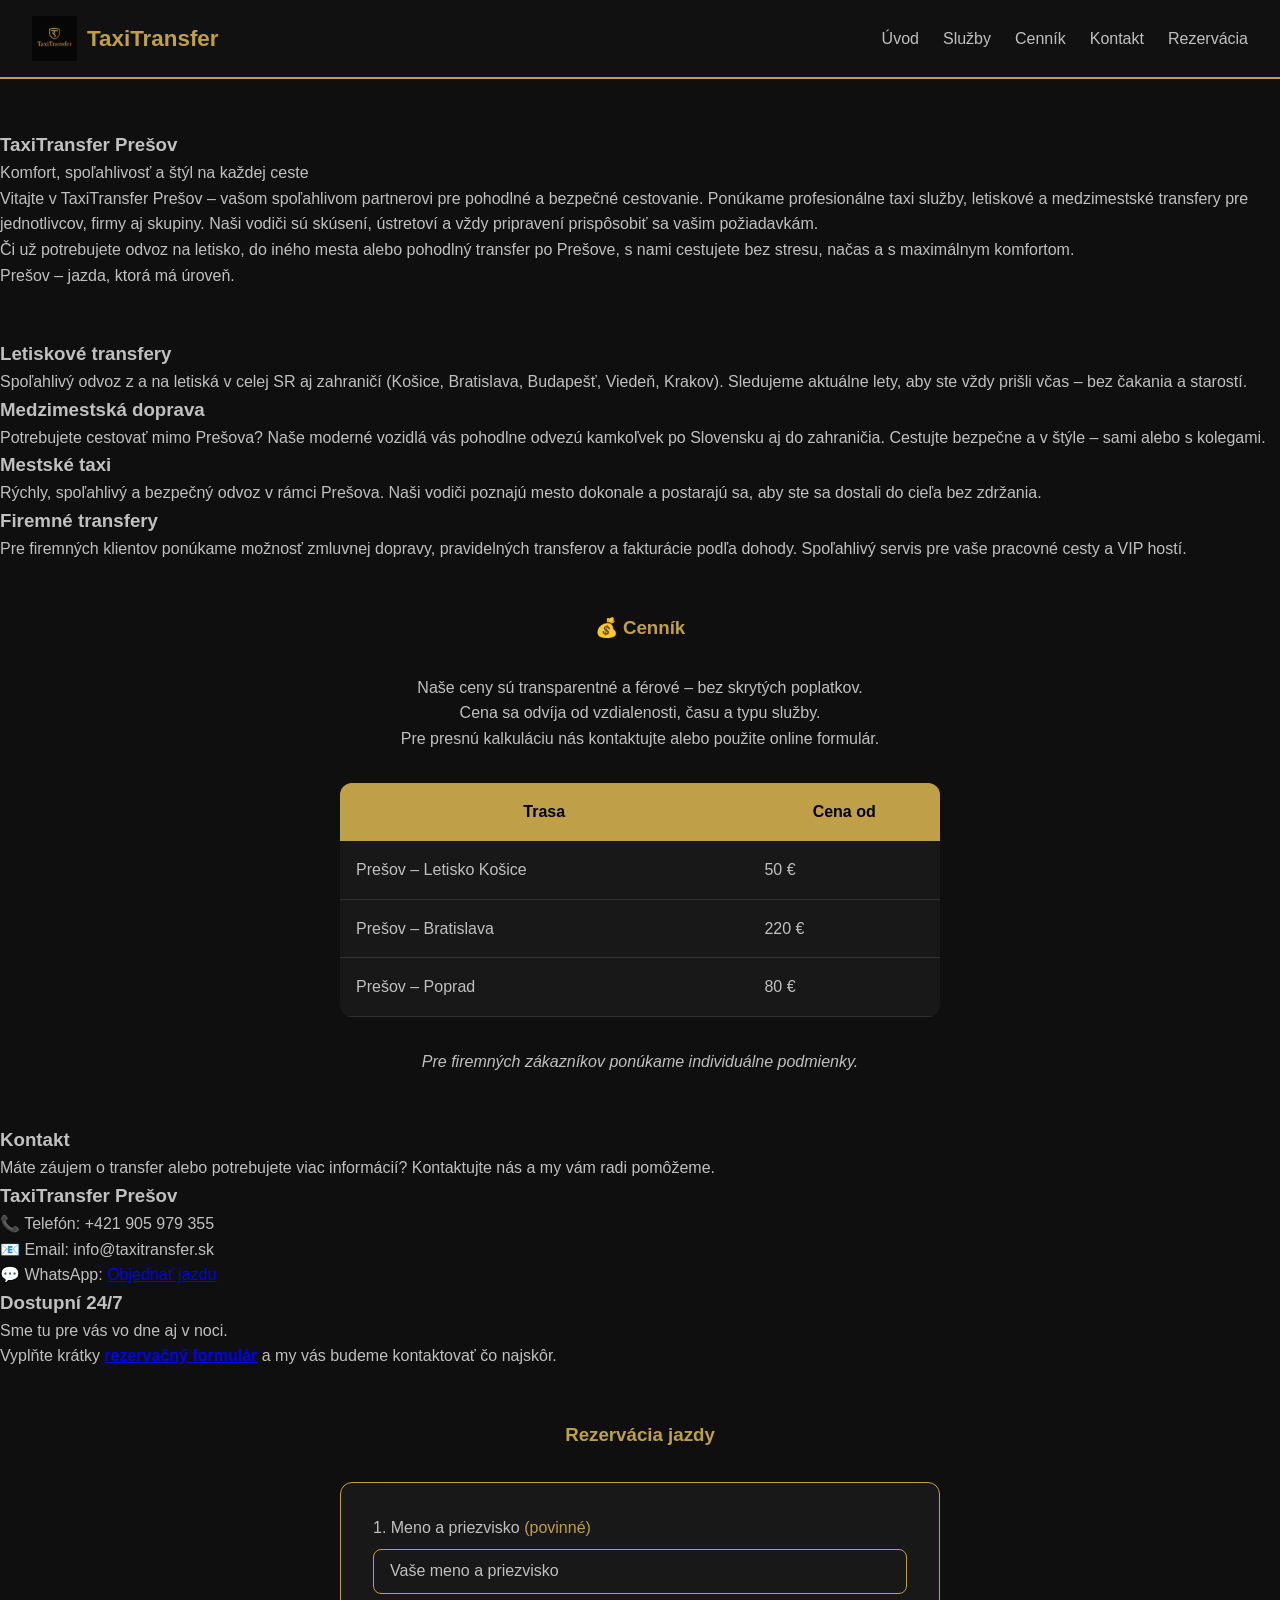
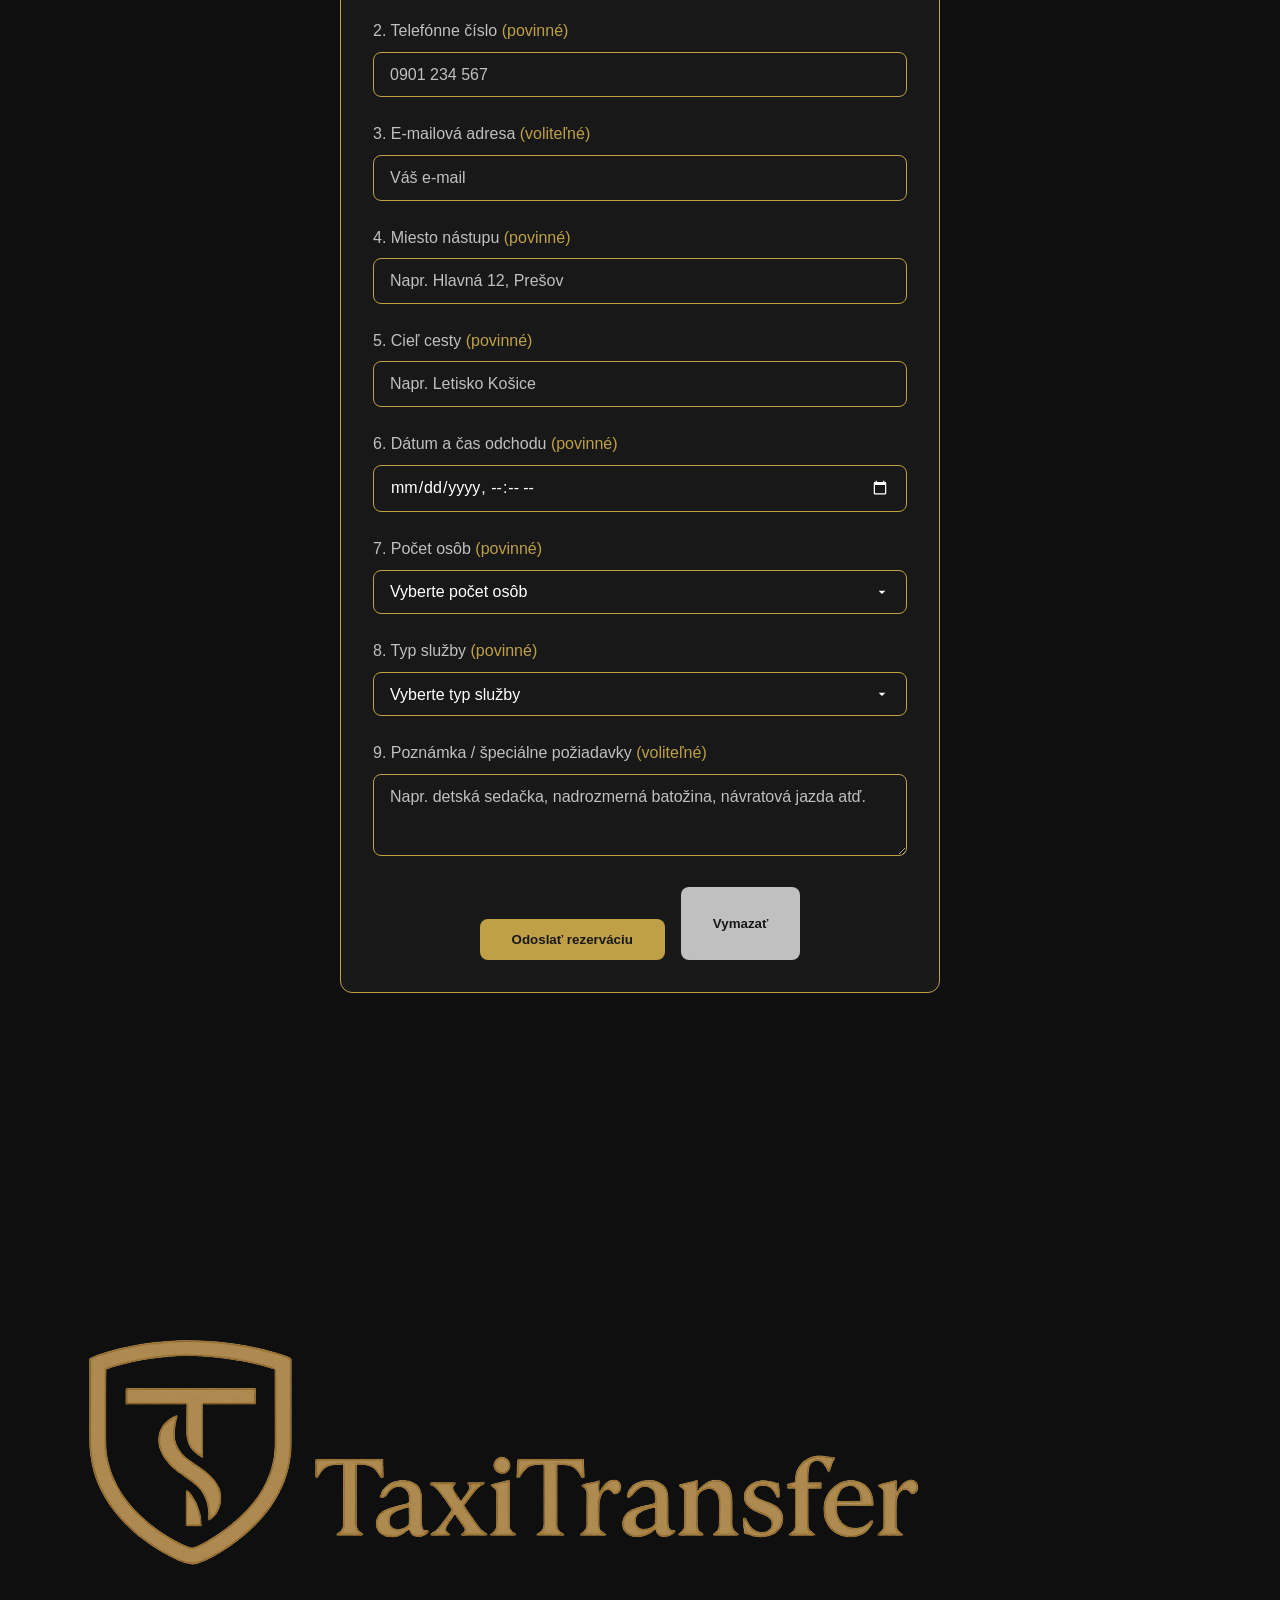
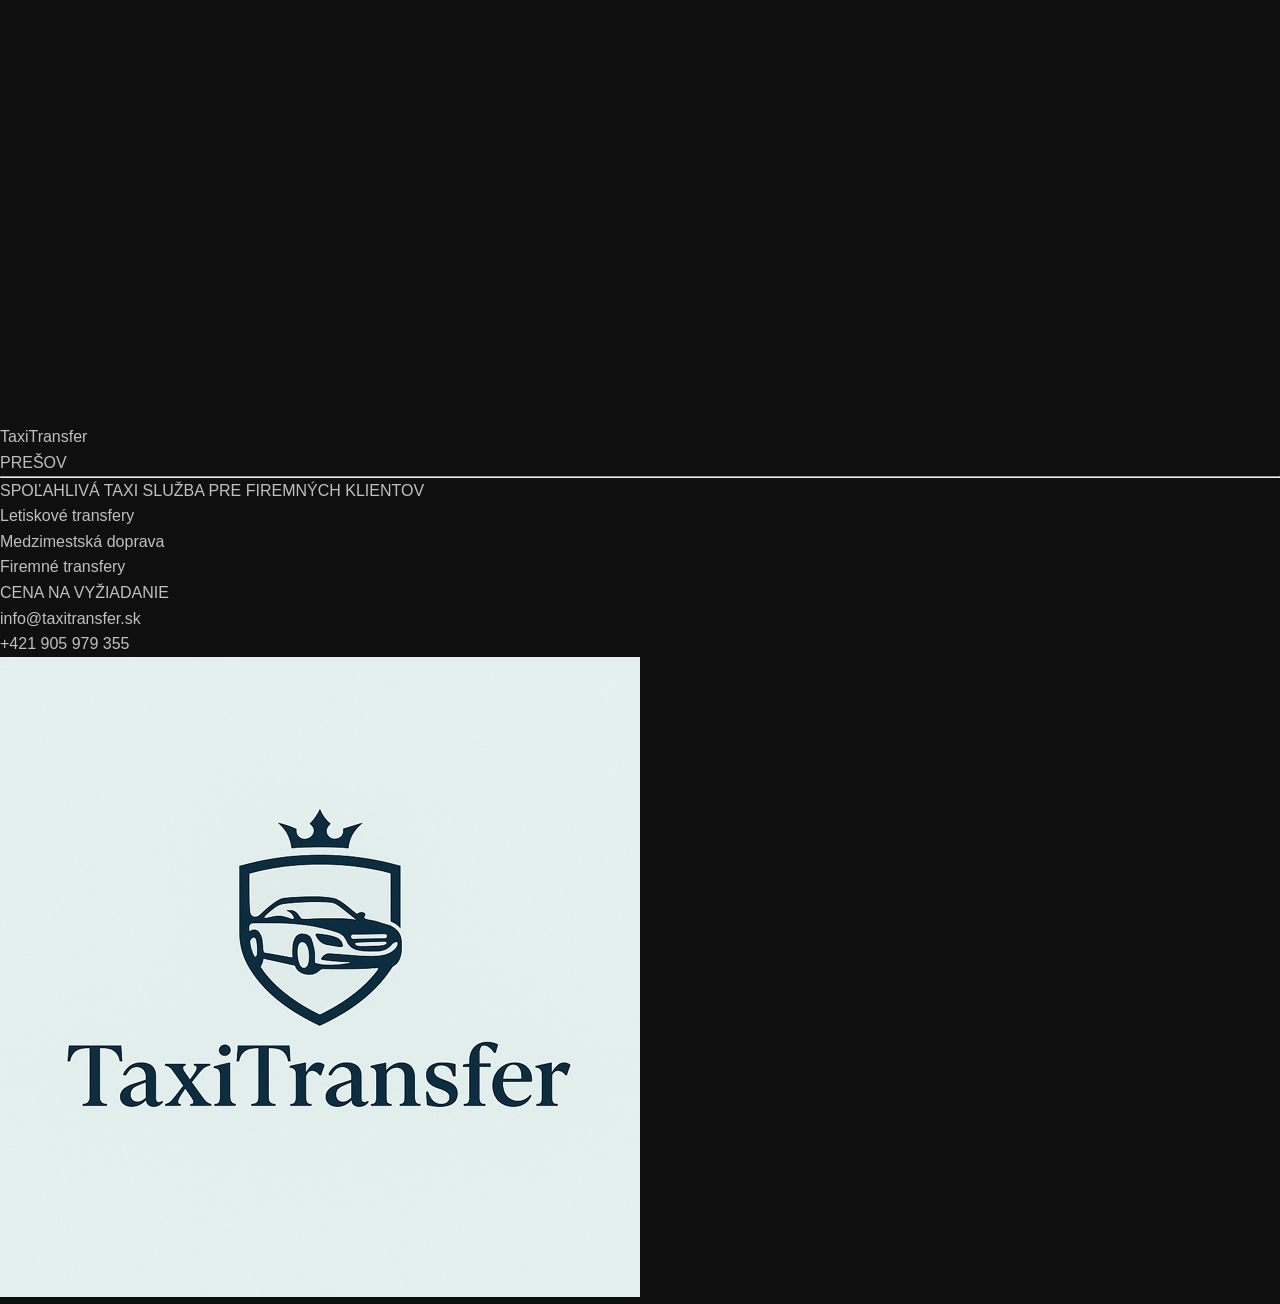
==== index.html @ f2577f33 "Add files via upload" ====
<!DOCTYPE html>
<html lang="sk">
<head>
    <meta charset="UTF-8">
    <meta name="viewport" content="width=device-width, initial-scale=1.0">
    <title>TaxiTransfer Prešov</title>
    <link rel="stylesheet" href="style.css" />
    <link rel="icon" type="image/png" href="992D6285-4A4B-4961-A567-D3881BAECD4A.PNG">
</head>
<body>

<header class="main-header">
    <div class="logo-container">
        <img src="992D6285-4A4B-4961-A567-D3881BAECD4A.PNG" alt="TaxiTransfer Logo" class="logo logo-anim">
        <span class="brand-name">TaxiTransfer</span>
    </div>
    <nav class="navbar">
        <a href="#uvod" class="navbar-link active">Úvod</a>
        <a href="#sluzby" class="navbar-link">Služby</a>
        <a href="#cennik" class="navbar-link">Cenník</a>
        <a href="#kontakt" class="navbar-link">Kontakt</a>
        <a href="#rezervacia" class="navbar-link">Rezervácia</a>
    </nav>
</header>

<main>

  <!-- ÚVOD -->
  <section id="uvod">
    <br><br>
    <section class="intro-box intro-anim fade-in">
        <h1>TaxiTransfer Prešov</h1>
        <p><span class="fade-bg">Komfort, spoľahlivosť a štýl na každej ceste</span></p>
        <p>Vitajte v TaxiTransfer Prešov – vašom spoľahlivom partnerovi pre pohodlné a bezpečné cestovanie. Ponúkame profesionálne taxi služby, letiskové a medzimestské transfery pre jednotlivcov, firmy aj skupiny. Naši vodiči sú skúsení, ústretoví a vždy pripravení prispôsobiť sa vašim požiadavkám.</p>
        <p>Či už potrebujete odvoz na letisko, do iného mesta alebo pohodlný transfer po Prešove, s nami cestujete bez stresu, načas a s maximálnym komfortom.</p>
        <p><span class="fade-bg">Prešov – jazda, ktorá má úroveň.</span></p>
    </section>
  </section>

  <br><br>

  <!-- SLUŽBY -->
  <section id="sluzby">
    <section class="intro-box intro-anim fade-in">
        <h1>Letiskové transfery</h1>
        <p>Spoľahlivý odvoz z a na letiská v celej SR aj zahraničí (Košice, Bratislava, Budapešť, Viedeň, Krakov). Sledujeme aktuálne lety, aby ste vždy prišli včas – bez čakania a starostí.</p>
        <h1>Medzimestská doprava</h1>
        <p>Potrebujete cestovať mimo Prešova? Naše moderné vozidlá vás pohodlne odvezú kamkoľvek po Slovensku aj do zahraničia. Cestujte bezpečne a v štýle – sami alebo s kolegami.</p>
        <h1>Mestské taxi</h1>
        <p>Rýchly, spoľahlivý a bezpečný odvoz v rámci Prešova. Naši vodiči poznajú mesto dokonale a postarajú sa, aby ste sa dostali do cieľa bez zdržania.</p>
        <h1>Firemné transfery</h1>
        <p>Pre firemných klientov ponúkame možnosť zmluvnej dopravy, pravidelných transferov a fakturácie podľa dohody. Spoľahlivý servis pre vaše pracovné cesty a VIP hostí.</p>
    </section>
  </section>

  <br><br>

  <!-- CENNÍK -->
  <section id="cennik">
    <section class="intro-box intro-anim fade-in">
        <h1 style="color:#bfa046; text-align:center; margin-bottom:2rem;">💰 Cenník</h1>
        <p style="text-align:center; max-width:600px; margin:0 auto 2rem auto;">
            Naše ceny sú transparentné a férové – bez skrytých poplatkov.<br>
            Cena sa odvíja od vzdialenosti, času a typu služby.<br>
            Pre presnú kalkuláciu nás kontaktujte alebo použite online formulár.
        </p>
        <table class="price-table">
            <thead>
                <tr>
                    <th>Trasa</th>
                    <th>Cena od</th>
                </tr>
            </thead>
            <tbody>
                <tr>
                    <td>Prešov – Letisko Košice</td>
                    <td>50&nbsp;€</td>
                </tr>
                <tr>
                    <td>Prešov – Bratislava</td>
                    <td>220&nbsp;€</td>
                </tr>
                <tr>
                    <td>Prešov – Poprad</td>
                    <td>80&nbsp;€</td>
                </tr>
            </tbody>
        </table>
        <p style="margin-top:2rem; text-align:center; font-style:italic; color:#C0C0C0;">
            Pre firemných zákazníkov ponúkame individuálne podmienky.
        </p>
    </section>
  </section>

  <br><br>

  <!-- KONTAKT -->
  <section id="kontakt">
    <section class="intro-box intro-anim fade-in">
        <h1>Kontakt</h1>
        <p>Máte záujem o transfer alebo potrebujete viac informácií? Kontaktujte nás a my vám radi pomôžeme.</p>
        <h1>TaxiTransfer Prešov</h1>
        <p>
            📞 Telefón: +421 905 979 355<br>
            📧 Email: info@taxitransfer.sk<br>
            💬 WhatsApp: <a href="#rezervacia" class="btn-mini">Objednať jazdu</a>
        </p>
        <h1>Dostupní 24/7</h1>
        <p>Sme tu pre vás vo dne aj v noci.</p>
        <p>Vyplňte krátky <strong><a href="#rezervacia">rezervačný formulár</a></strong> a my vás budeme kontaktovať čo najskôr.</p>
    </section>
  </section>

  <br><br>

  <!-- REZERVÁCIA -->
  <section id="rezervacia">
    <section class="intro-box intro-anim fade-in">
        <h1 style="color:#bfa046; text-align:center; margin-bottom:2rem;">Rezervácia jazdy</h1>
        <form id="rezervacia-form" action="https://formspree.io/f/meepjygz" method="POST" class="contact-form">
            <input type="hidden" name="_subject" value="Nová rezervácia TaxiTransfer">
            <input type="hidden" name="_captcha" value="false">

            <div class="form-group">
                <label for="meno">1. Meno a priezvisko <span style="color:#bfa046;">(povinné)</span></label>
                <input type="text" id="meno" name="Meno a priezvisko" placeholder="Vaše meno a priezvisko" required>
            </div>
            <div class="form-group">
                <label for="telefon">2. Telefónne číslo <span style="color:#bfa046;">(povinné)</span></label>
                <input type="tel" id="telefon" name="Telefónne číslo" placeholder="0901 234 567" required>
            </div>
            <div class="form-group">
                <label for="email">3. E-mailová adresa <span style="color:#bfa046;">(voliteľné)</span></label>
                <input type="email" id="email" name="E-mail" placeholder="Váš e-mail">
            </div>
            <div class="form-group">
                <label for="nastup">4. Miesto nástupu <span style="color:#bfa046;">(povinné)</span></label>
                <input type="text" id="nastup" name="Miesto nástupu" placeholder="Napr. Hlavná 12, Prešov" required>
            </div>
            <div class="form-group">
                <label for="ciel">5. Cieľ cesty <span style="color:#bfa046;">(povinné)</span></label>
                <input type="text" id="ciel" name="Cieľ cesty" placeholder="Napr. Letisko Košice" required>
            </div>
            <div class="form-group">
                <label for="datum">6. Dátum a čas odchodu <span style="color:#bfa046;">(povinné)</span></label>
                <input type="datetime-local" id="datum" name="Dátum a čas odchodu" required>
            </div>
            <div class="form-group">
                <label for="osoby">7. Počet osôb <span style="color:#bfa046;">(povinné)</span></label>
                <select id="osoby" name="Počet osôb" required>
                    <option value="" disabled selected>Vyberte počet osôb</option>
                    <option value="1">1</option>
                    <option value="2">2</option>
                    <option value="3">3</option>
                    <option value="4">4</option>
                    <option value="5">5</option>
                    <option value="6">6</option>
                    <option value="7">7</option>
                    <option value="8">8</option>
                </select>
            </div>
            <div class="form-group">
                <label for="sluzba">8. Typ služby <span style="color:#bfa046;">(povinné)</span></label>
                <select id="sluzba" name="Typ služby" required>
                    <option value="" disabled selected>Vyberte typ služby</option>
                    <option value="mestske">Mestské taxi</option>
                    <option value="letiskovy">Letiskový transfer</option>
                    <option value="medzimestsky">Medzimestský transfer</option>
                    <option value="firemny">Firemný transfer</option>
                </select>
            </div>
            <div class="form-group">
                <label for="poznamka">9. Poznámka / špeciálne požiadavky <span style="color:#bfa046;">(voliteľné)</span></label>
                <textarea id="poznamka" name="Poznámka / špeciálne požiadavky" rows="3" placeholder="Napr. detská sedačka, nadrozmerná batožina, návratová jazda atď."></textarea>
            </div>
            <div class="form-actions">
                <button type="submit" class="btn-gold">Odoslať rezerváciu</button>
                <button type="reset" class="btn-silver">Vymazať</button>
            </div>
        </form>

        <div id="potvrdenie" style="display:none; text-align:center; margin-top:2rem;">
            <div style="background:#181818; border:2px solid #bfa046; border-radius:12px; padding:2rem; max-width:500px; margin:0 auto; color:#C0C0C0;">
                <h2 style="color:#bfa046;">Ďakujeme za vašu rezerváciu!</h2>
                <p>Čoskoro vás budeme kontaktovať na uvedený telefón alebo e-mail.</p>
            </div>
        </div>
    </section>
  </section>

</main>

<footer class="site-footer">
    <img src="ChatGPT Image 24. 3. 2026, 17_29_55.png" alt="TaxiTransfer Logo" class="footer-logo">
    <div class="footer-title">TaxiTransfer</div>
    <div class="footer-subtitle">PREŠOV</div>
    <hr class="footer-divider">
    <div class="footer-section">SPOĽAHLIVÁ TAXI SLUŽBA PRE FIREMNÝCH KLIENTOV</div>
    <ul class="footer-list">
        <li>Letiskové transfery</li>
        <li>Medzimestská doprava</li>
        <li>Firemné transfery</li>
    </ul>
    <div class="footer-price">CENA NA VYŽIADANIE</div>
    <div class="footer-contact">info@taxitransfer.sk</div>
    <div class="footer-contact">+421 905 979 355</div>
    <img src="6C45DCD9-EE16-4644-B1CA-E894FD13F036.PNG" alt="TaxiTransfer nové logo" class="footer-logo-right">
</footer>

<script>
document.addEventListener("DOMContentLoaded", () => {
    const sections = document.querySelectorAll(".intro-anim");

    function animateOnScroll() {
        const triggerBottom = window.innerHeight * 0.85;
        sections.forEach(section => {
            const top = section.getBoundingClientRect().top;
            if (top < triggerBottom) {
                section.querySelectorAll("h1, p").forEach(el => {
                    el.classList.add("fade-in-active");
                });
            } else {
                section.querySelectorAll("h1, p").forEach(el => {
                    el.classList.remove("fade-in-active");
                });
            }
        });
    }

    window.addEventListener("scroll", animateOnScroll);
    animateOnScroll();

    document.querySelectorAll(".navbar-link").forEach(link => {
        link.addEventListener("click", e => {
            e.preventDefault();
            const target = document.querySelector(link.getAttribute("href"));
            target.scrollIntoView({ behavior: "smooth" });
            target.querySelectorAll("h1, p").forEach(el => {
                el.classList.remove("fade-in-active");
                setTimeout(() => el.classList.add("fade-in-active"), 50);
            });
        });
    });
});
</script>

</body>
</html>
---- style.css ----
/* ================= RESET ================= */
*{
    margin:0;
    padding:0;
    box-sizing:border-box;
    font-family:'Segoe UI', sans-serif;
}

body{
    background:#0f0f0f;
    color:#C0C0C0;
    line-height:1.6;
}

/* ================= HEADER ================= */
.main-header{
    display:flex;
    justify-content:space-between;
    align-items:center;
    padding:1rem 2rem;
    background:#111;
    border-bottom:2px solid #bfa046;
    position:sticky;
    top:0;
    z-index:1000;
}

.logo-container{
    display:flex;
    align-items:center;
    gap:10px;
}

.logo{
    width:45px;
}

.brand-name{
    color:#bfa046;
    font-weight:bold;
    font-size:1.4rem;
}

/* ================= NAVBAR ================= */
.navbar{
    display:flex;
    gap:1.5rem;
}

.navbar-link{
    color:#C0C0C0;
    text-decoration:none;
    position:relative;
    transition:0.3s;
}

.navbar-link::after{
    content:"";
    position:absolute;
    left:0;
    bottom:-5px;
    width:0%;
    height:2px;
    background:#bfa046;
    transition:0.3s;
}

.navbar-link:hover{
    color:#bfa046;
}

.navbar-link:hover::after{
    width:100%;
}

/* ================= HAMBURGER ================= */
.menu-toggle{
    display:none;
    flex-direction:column;
    gap:5px;
    cursor:pointer;
    z-index:1100;
}

.menu-toggle span{
    width:28px;
    height:3px;
    background:#bfa046;
    transition:0.4s;
}

/* X animácia */
.menu-toggle.active span:nth-child(1){
    transform:rotate(45deg) translate(6px,6px);
}
.menu-toggle.active span:nth-child(2){
    opacity:0;
}
.menu-toggle.active span:nth-child(3){
    transform:rotate(-45deg) translate(6px,-6px);
}

/* ================= OVERLAY ================= */
.menu-overlay{
    position:fixed;
    inset:0;
    background:rgba(0,0,0,0.6);
    backdrop-filter:blur(6px);
    opacity:0;
    pointer-events:none;
    transition:0.3s;
    z-index:900;
}

.menu-overlay.active{
    opacity:1;
    pointer-events:all;
}

/* ================= HERO ================= */
.hero{
    height:100vh;
    display:flex;
    align-items:center;
    justify-content:center;
    text-align:center;
    padding:1rem;

    background:
    linear-gradient(rgba(0,0,0,.75), rgba(0,0,0,.85)),
    url('https://images.unsplash.com/photo-1513635269975-59663e0ac1ad') center/cover no-repeat;
}

.hero-content{
    max-width:700px;
}

.hero h1{
    font-size:3rem;
    color:#bfa046;
    margin-bottom:1rem;
}

.hero p{
    margin-bottom:0.7rem;
}

/* tlačidlo */
.btn-gold{
    background:#bfa046;
    color:#000;
    padding:0.8rem 2rem;
    border-radius:30px;
    margin-top:2rem;
    display:inline-block;
    font-weight:600;
    transition:0.3s;
}

.btn-gold:hover{
    transform:translateY(-3px);
    background:#d4b85b;
}

/* ================= SEKCIE ================= */
.services{
    padding:4rem 2rem;
}

.section-title{
    text-align:center;
    color:#bfa046;
    font-size:2rem;
    margin-bottom:2rem;
}

/* ================= KARTY ================= */
.service-cards{
    display:grid;
    grid-template-columns:repeat(auto-fit, minmax(250px,1fr));
    gap:2rem;
}

.service-card{
    background:#181818;
    padding:2rem;
    border-radius:15px;
    border:1px solid rgba(191,160,70,0.3);
    text-align:center;
    transition:0.3s;
}

.service-card i{
    color:#bfa046;
    margin-bottom:1rem;
}

.service-card h3{
    margin-bottom:0.7rem;
    color:#fff;
}

.service-card:hover{
    transform:translateY(-10px);
    box-shadow:0 10px 25px rgba(191,160,70,0.4);
}

/* ================= CENNÍK ================= */
.price-table{
    width:100%;
    max-width:600px;
    margin:0 auto;
    border-collapse:collapse;
    background:#181818;
    border-radius:12px;
    overflow:hidden;
}

.price-table th{
    background:#bfa046;
    color:#000;
    padding:1rem;
}

.price-table td{
    padding:1rem;
    border-bottom:1px solid #333;
}

.price-table tr:hover{
    background:rgba(191,160,70,0.1);
}

/* ================= FORM ================= */
.contact-form{
    max-width:600px;
    margin:2rem auto;
    background:#181818;
    padding:2rem;
    border-radius:15px;
    border:1px solid #bfa046;
}

.contact-form input,
.contact-form select,
.contact-form textarea{
    width:100%;
    padding:0.7rem;
    margin-bottom:1rem;
    background:#0f0f0f;
    border:1px solid #bfa046;
    color:#fff;
    border-radius:8px;
}

.contact-form input:focus,
.contact-form select:focus,
.contact-form textarea:focus{
    outline:none;
    border-color:#d4b85b;
}

.form-actions{
    display:flex;
    gap:1rem;
    justify-content:center;
}

.btn-silver{
    background:#555;
    color:#fff;
    padding:0.7rem 1.5rem;
    border-radius:25px;
    transition:0.3s;
}

.btn-silver:hover{
    background:#777;
}

/* ================= MOBILE ================= */
@media(max-width:768px){

    .menu-toggle{
        display:flex;
    }

    .navbar{
        position:fixed;
        top:0;
        right:0;
        height:100vh;
        width:75%;
        max-width:300px;
        background:#111;
        flex-direction:column;
        padding:6rem 2rem;
        transform:translateX(100%);
        transition:0.4s;
        z-index:1000;
    }

    .navbar.active{
        transform:translateX(0);
    }

    .navbar-link{
        font-size:1.3rem;
        border-bottom:1px solid #333;
        padding:0.6rem 0;
    }

    .hero h1{
        font-size:2rem;
    }
}

/* Formulár - základ */
.contact-form {
    background: #181818;
    padding: 2rem;
    border-radius: 12px;
    max-width: 600px;
    margin: 0 auto;
    color: #C0C0C0;
    font-family: Arial, sans-serif;
}

/* Všetky inputy a textarea */
.contact-form input,
.contact-form select,
.contact-form textarea {
    width: 100%;
    padding: 0.8rem 1rem;
    margin-top: 0.5rem;
    margin-bottom: 1.5rem;
    border: 1px solid #bfa046;
    border-radius: 8px;
    background: #181818;
    color: #fff; /* text biely */
    font-size: 1rem;
    outline: none;
}

/* Placeholder biely */
.contact-form input::placeholder,
.contact-form textarea::placeholder {
    color: #C0C0C0;
}

/* Select a ikonky (dropdown, datetime) */
.contact-form select {
    -webkit-appearance: none;
    -moz-appearance: none;
    appearance: none;
    background: #181818 url("data:image/svg+xml,%3Csvg xmlns='http://www.w3.org/2000/svg' fill='white' viewBox='0 0 24 24'%3E%3Cpath d='M7 10l5 5 5-5H7z'/%3E%3C/svg%3E") no-repeat right 1rem center;
    background-size: 1rem;
}

/* Dátum a čas (datetime-local) */
.contact-form input[type="datetime-local"] {
    color: #fff; /* text biely */
    border: 1px solid #bfa046;
    border-radius: 8px;
    padding: 0.8rem 1rem;
    background: #181818;
}

/* Pre Chrome / Edge - dátumová ikonka biela */
.contact-form input[type="datetime-local"]::-webkit-calendar-picker-indicator {
    filter: invert(1); /* zmení ikonu na bielu */
    cursor: pointer;
}

/* Tlačidlá */
.contact-form .btn-gold {
    background-color: #bfa046;
    color: #181818;
    font-weight: bold;
    padding: 0.8rem 2rem;
    border: none;
    border-radius: 8px;
    cursor: pointer;
}

.contact-form .btn-silver {
    background-color: #C0C0C0;
    color: #181818;
    font-weight: bold;
    padding: 0.8rem 2rem;
    border: none;
    border-radius: 8px;
    cursor: pointer;
}

/* Potvrdenie */
#potvrdenie h2 {
    margin-bottom: 1rem;
}
#potvrdenie p {
    font-size: 1rem;
}
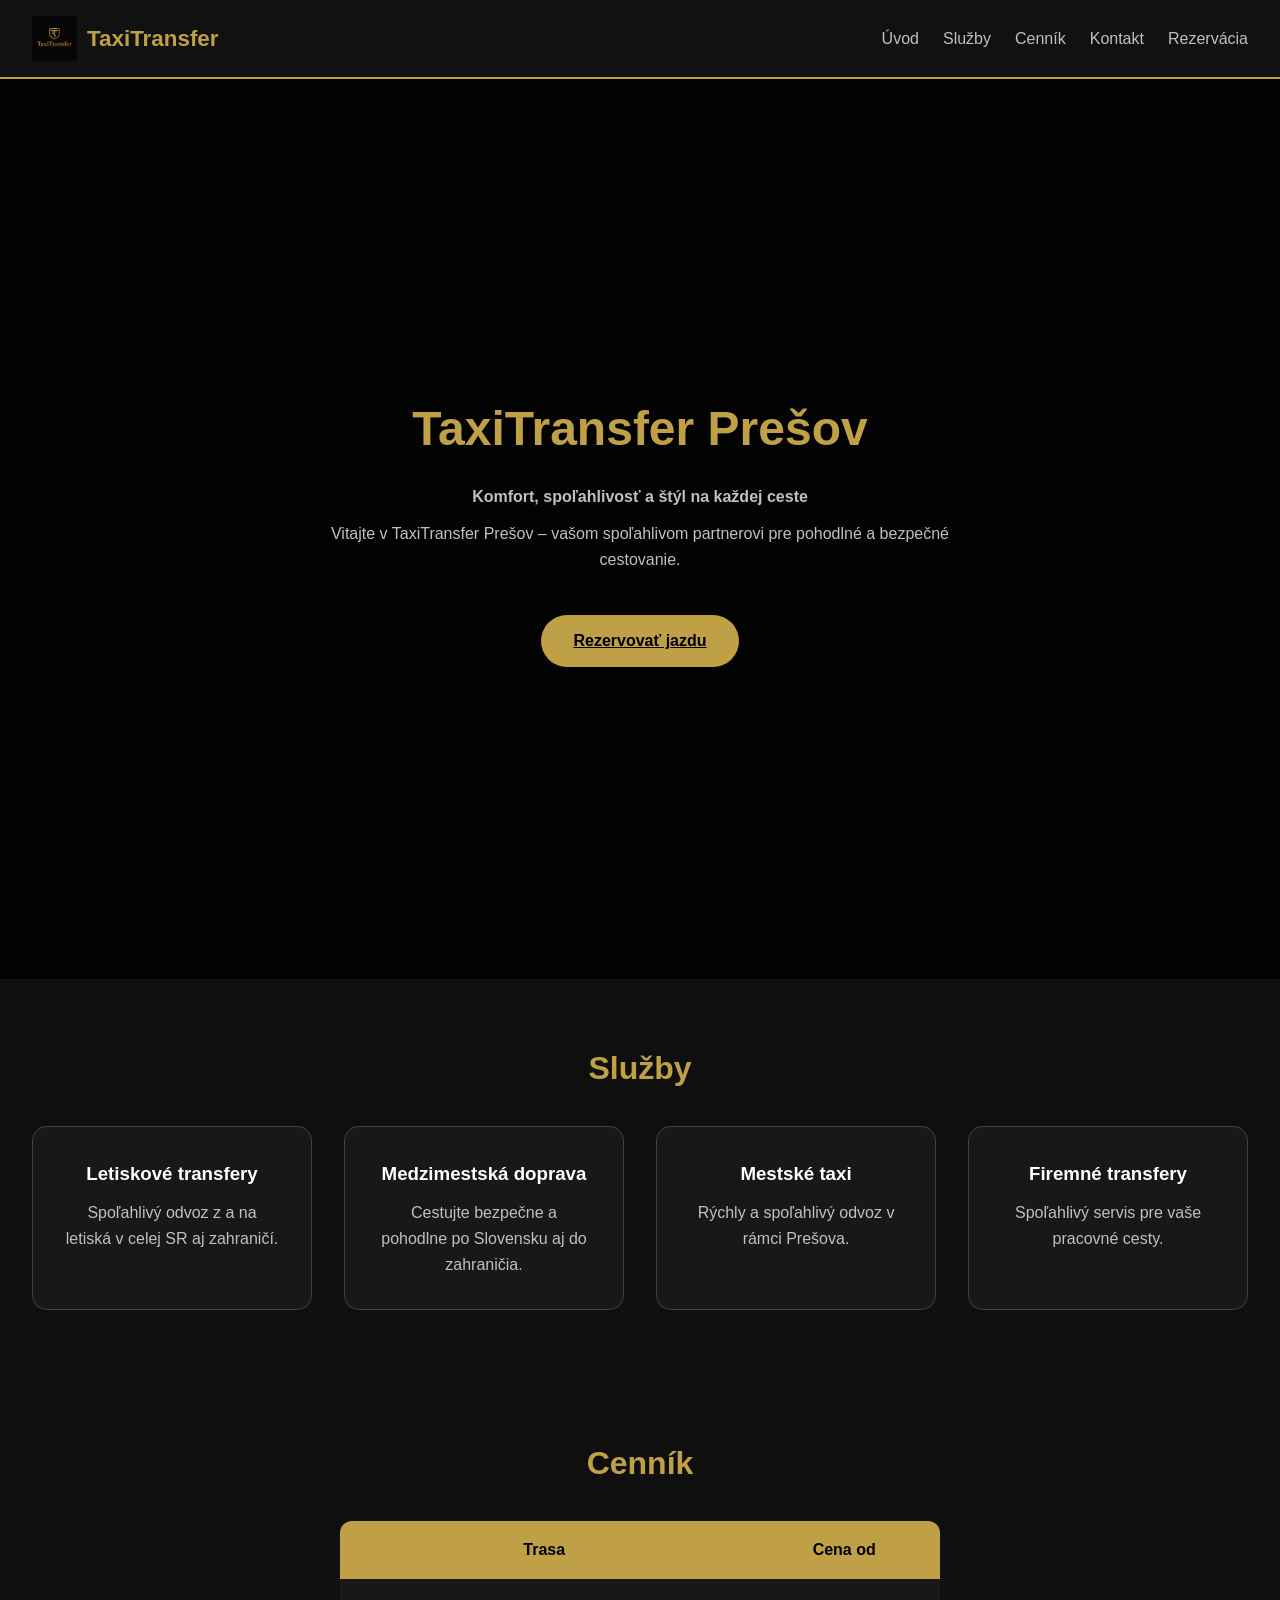
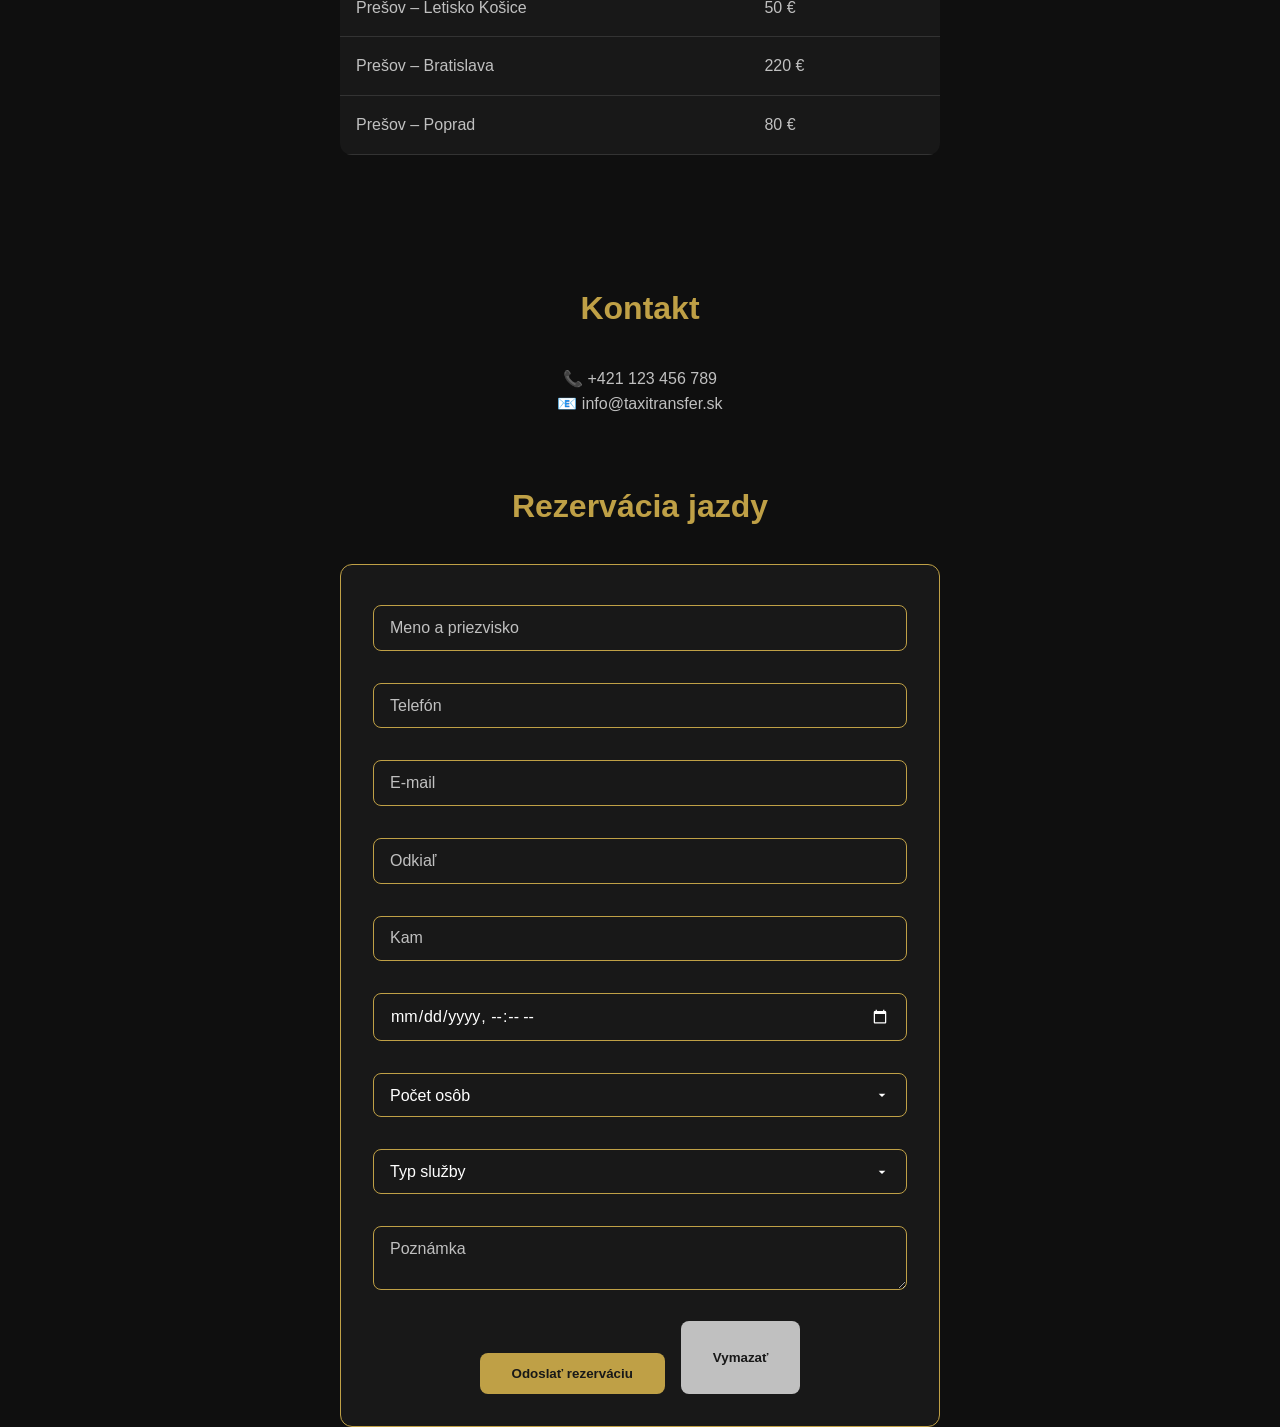
==== commit 49160748: "Rename index2.html to index.html" ====
--- a/index.html
+++ b/index.html
@@ -1,248 +1,183 @@
-<!DOCTYPE html>
-<html lang="sk">
-<head>
-    <meta charset="UTF-8">
-    <meta name="viewport" content="width=device-width, initial-scale=1.0">
-    <title>TaxiTransfer Prešov</title>
-    <link rel="stylesheet" href="style.css" />
-    <link rel="icon" type="image/png" href="992D6285-4A4B-4961-A567-D3881BAECD4A.PNG">
-</head>
-<body>
-
-<header class="main-header">
-    <div class="logo-container">
-        <img src="992D6285-4A4B-4961-A567-D3881BAECD4A.PNG" alt="TaxiTransfer Logo" class="logo logo-anim">
-        <span class="brand-name">TaxiTransfer</span>
-    </div>
-    <nav class="navbar">
-        <a href="#uvod" class="navbar-link active">Úvod</a>
-        <a href="#sluzby" class="navbar-link">Služby</a>
-        <a href="#cennik" class="navbar-link">Cenník</a>
-        <a href="#kontakt" class="navbar-link">Kontakt</a>
-        <a href="#rezervacia" class="navbar-link">Rezervácia</a>
-    </nav>
-</header>
-
-<main>
-
-  <!-- ÚVOD -->
-  <section id="uvod">
-    <br><br>
-    <section class="intro-box intro-anim fade-in">
-        <h1>TaxiTransfer Prešov</h1>
-        <p><span class="fade-bg">Komfort, spoľahlivosť a štýl na každej ceste</span></p>
-        <p>Vitajte v TaxiTransfer Prešov – vašom spoľahlivom partnerovi pre pohodlné a bezpečné cestovanie. Ponúkame profesionálne taxi služby, letiskové a medzimestské transfery pre jednotlivcov, firmy aj skupiny. Naši vodiči sú skúsení, ústretoví a vždy pripravení prispôsobiť sa vašim požiadavkám.</p>
-        <p>Či už potrebujete odvoz na letisko, do iného mesta alebo pohodlný transfer po Prešove, s nami cestujete bez stresu, načas a s maximálnym komfortom.</p>
-        <p><span class="fade-bg">Prešov – jazda, ktorá má úroveň.</span></p>
-    </section>
-  </section>
-
-  <br><br>
-
-  <!-- SLUŽBY -->
-  <section id="sluzby">
-    <section class="intro-box intro-anim fade-in">
-        <h1>Letiskové transfery</h1>
-        <p>Spoľahlivý odvoz z a na letiská v celej SR aj zahraničí (Košice, Bratislava, Budapešť, Viedeň, Krakov). Sledujeme aktuálne lety, aby ste vždy prišli včas – bez čakania a starostí.</p>
-        <h1>Medzimestská doprava</h1>
-        <p>Potrebujete cestovať mimo Prešova? Naše moderné vozidlá vás pohodlne odvezú kamkoľvek po Slovensku aj do zahraničia. Cestujte bezpečne a v štýle – sami alebo s kolegami.</p>
-        <h1>Mestské taxi</h1>
-        <p>Rýchly, spoľahlivý a bezpečný odvoz v rámci Prešova. Naši vodiči poznajú mesto dokonale a postarajú sa, aby ste sa dostali do cieľa bez zdržania.</p>
-        <h1>Firemné transfery</h1>
-        <p>Pre firemných klientov ponúkame možnosť zmluvnej dopravy, pravidelných transferov a fakturácie podľa dohody. Spoľahlivý servis pre vaše pracovné cesty a VIP hostí.</p>
-    </section>
-  </section>
-
-  <br><br>
-
-  <!-- CENNÍK -->
-  <section id="cennik">
-    <section class="intro-box intro-anim fade-in">
-        <h1 style="color:#bfa046; text-align:center; margin-bottom:2rem;">💰 Cenník</h1>
-        <p style="text-align:center; max-width:600px; margin:0 auto 2rem auto;">
-            Naše ceny sú transparentné a férové – bez skrytých poplatkov.<br>
-            Cena sa odvíja od vzdialenosti, času a typu služby.<br>
-            Pre presnú kalkuláciu nás kontaktujte alebo použite online formulár.
-        </p>
-        <table class="price-table">
-            <thead>
-                <tr>
-                    <th>Trasa</th>
-                    <th>Cena od</th>
-                </tr>
-            </thead>
-            <tbody>
-                <tr>
-                    <td>Prešov – Letisko Košice</td>
-                    <td>50&nbsp;€</td>
-                </tr>
-                <tr>
-                    <td>Prešov – Bratislava</td>
-                    <td>220&nbsp;€</td>
-                </tr>
-                <tr>
-                    <td>Prešov – Poprad</td>
-                    <td>80&nbsp;€</td>
-                </tr>
-            </tbody>
-        </table>
-        <p style="margin-top:2rem; text-align:center; font-style:italic; color:#C0C0C0;">
-            Pre firemných zákazníkov ponúkame individuálne podmienky.
-        </p>
-    </section>
-  </section>
-
-  <br><br>
-
-  <!-- KONTAKT -->
-  <section id="kontakt">
-    <section class="intro-box intro-anim fade-in">
-        <h1>Kontakt</h1>
-        <p>Máte záujem o transfer alebo potrebujete viac informácií? Kontaktujte nás a my vám radi pomôžeme.</p>
-        <h1>TaxiTransfer Prešov</h1>
-        <p>
-            📞 Telefón: +421 905 979 355<br>
-            📧 Email: info@taxitransfer.sk<br>
-            💬 WhatsApp: <a href="#rezervacia" class="btn-mini">Objednať jazdu</a>
-        </p>
-        <h1>Dostupní 24/7</h1>
-        <p>Sme tu pre vás vo dne aj v noci.</p>
-        <p>Vyplňte krátky <strong><a href="#rezervacia">rezervačný formulár</a></strong> a my vás budeme kontaktovať čo najskôr.</p>
-    </section>
-  </section>
-
-  <br><br>
-
-  <!-- REZERVÁCIA -->
-  <section id="rezervacia">
-    <section class="intro-box intro-anim fade-in">
-        <h1 style="color:#bfa046; text-align:center; margin-bottom:2rem;">Rezervácia jazdy</h1>
-        <form id="rezervacia-form" action="https://formspree.io/f/meepjygz" method="POST" class="contact-form">
-            <input type="hidden" name="_subject" value="Nová rezervácia TaxiTransfer">
-            <input type="hidden" name="_captcha" value="false">
-
-            <div class="form-group">
-                <label for="meno">1. Meno a priezvisko <span style="color:#bfa046;">(povinné)</span></label>
-                <input type="text" id="meno" name="Meno a priezvisko" placeholder="Vaše meno a priezvisko" required>
-            </div>
-            <div class="form-group">
-                <label for="telefon">2. Telefónne číslo <span style="color:#bfa046;">(povinné)</span></label>
-                <input type="tel" id="telefon" name="Telefónne číslo" placeholder="0901 234 567" required>
-            </div>
-            <div class="form-group">
-                <label for="email">3. E-mailová adresa <span style="color:#bfa046;">(voliteľné)</span></label>
-                <input type="email" id="email" name="E-mail" placeholder="Váš e-mail">
-            </div>
-            <div class="form-group">
-                <label for="nastup">4. Miesto nástupu <span style="color:#bfa046;">(povinné)</span></label>
-                <input type="text" id="nastup" name="Miesto nástupu" placeholder="Napr. Hlavná 12, Prešov" required>
-            </div>
-            <div class="form-group">
-                <label for="ciel">5. Cieľ cesty <span style="color:#bfa046;">(povinné)</span></label>
-                <input type="text" id="ciel" name="Cieľ cesty" placeholder="Napr. Letisko Košice" required>
-            </div>
-            <div class="form-group">
-                <label for="datum">6. Dátum a čas odchodu <span style="color:#bfa046;">(povinné)</span></label>
-                <input type="datetime-local" id="datum" name="Dátum a čas odchodu" required>
-            </div>
-            <div class="form-group">
-                <label for="osoby">7. Počet osôb <span style="color:#bfa046;">(povinné)</span></label>
-                <select id="osoby" name="Počet osôb" required>
-                    <option value="" disabled selected>Vyberte počet osôb</option>
-                    <option value="1">1</option>
-                    <option value="2">2</option>
-                    <option value="3">3</option>
-                    <option value="4">4</option>
-                    <option value="5">5</option>
-                    <option value="6">6</option>
-                    <option value="7">7</option>
-                    <option value="8">8</option>
-                </select>
-            </div>
-            <div class="form-group">
-                <label for="sluzba">8. Typ služby <span style="color:#bfa046;">(povinné)</span></label>
-                <select id="sluzba" name="Typ služby" required>
-                    <option value="" disabled selected>Vyberte typ služby</option>
-                    <option value="mestske">Mestské taxi</option>
-                    <option value="letiskovy">Letiskový transfer</option>
-                    <option value="medzimestsky">Medzimestský transfer</option>
-                    <option value="firemny">Firemný transfer</option>
-                </select>
-            </div>
-            <div class="form-group">
-                <label for="poznamka">9. Poznámka / špeciálne požiadavky <span style="color:#bfa046;">(voliteľné)</span></label>
-                <textarea id="poznamka" name="Poznámka / špeciálne požiadavky" rows="3" placeholder="Napr. detská sedačka, nadrozmerná batožina, návratová jazda atď."></textarea>
-            </div>
-            <div class="form-actions">
-                <button type="submit" class="btn-gold">Odoslať rezerváciu</button>
-                <button type="reset" class="btn-silver">Vymazať</button>
-            </div>
-        </form>
-
-        <div id="potvrdenie" style="display:none; text-align:center; margin-top:2rem;">
-            <div style="background:#181818; border:2px solid #bfa046; border-radius:12px; padding:2rem; max-width:500px; margin:0 auto; color:#C0C0C0;">
-                <h2 style="color:#bfa046;">Ďakujeme za vašu rezerváciu!</h2>
-                <p>Čoskoro vás budeme kontaktovať na uvedený telefón alebo e-mail.</p>
-            </div>
-        </div>
-    </section>
-  </section>
-
-</main>
-
-<footer class="site-footer">
-    <img src="ChatGPT Image 24. 3. 2026, 17_29_55.png" alt="TaxiTransfer Logo" class="footer-logo">
-    <div class="footer-title">TaxiTransfer</div>
-    <div class="footer-subtitle">PREŠOV</div>
-    <hr class="footer-divider">
-    <div class="footer-section">SPOĽAHLIVÁ TAXI SLUŽBA PRE FIREMNÝCH KLIENTOV</div>
-    <ul class="footer-list">
-        <li>Letiskové transfery</li>
-        <li>Medzimestská doprava</li>
-        <li>Firemné transfery</li>
-    </ul>
-    <div class="footer-price">CENA NA VYŽIADANIE</div>
-    <div class="footer-contact">info@taxitransfer.sk</div>
-    <div class="footer-contact">+421 905 979 355</div>
-    <img src="6C45DCD9-EE16-4644-B1CA-E894FD13F036.PNG" alt="TaxiTransfer nové logo" class="footer-logo-right">
-</footer>
-
-<script>
-document.addEventListener("DOMContentLoaded", () => {
-    const sections = document.querySelectorAll(".intro-anim");
-
-    function animateOnScroll() {
-        const triggerBottom = window.innerHeight * 0.85;
-        sections.forEach(section => {
-            const top = section.getBoundingClientRect().top;
-            if (top < triggerBottom) {
-                section.querySelectorAll("h1, p").forEach(el => {
-                    el.classList.add("fade-in-active");
-                });
-            } else {
-                section.querySelectorAll("h1, p").forEach(el => {
-                    el.classList.remove("fade-in-active");
-                });
-            }
-        });
-    }
-
-    window.addEventListener("scroll", animateOnScroll);
-    animateOnScroll();
-
-    document.querySelectorAll(".navbar-link").forEach(link => {
-        link.addEventListener("click", e => {
-            e.preventDefault();
-            const target = document.querySelector(link.getAttribute("href"));
-            target.scrollIntoView({ behavior: "smooth" });
-            target.querySelectorAll("h1, p").forEach(el => {
-                el.classList.remove("fade-in-active");
-                setTimeout(() => el.classList.add("fade-in-active"), 50);
-            });
-        });
-    });
-});
-</script>
-
-</body>
-</html>
+<!DOCTYPE html>
+<html lang="sk">
+<head>
+<meta charset="UTF-8">
+    <meta name="viewport" content="width=device-width, initial-scale=1.0">
+    <title>TaxiTransfer Prešov</title>
+    <link rel="stylesheet" href="style.css" />
+    
+</head>
+
+<body>
+
+<header class="main-header">
+<div class="logo-container">
+<img src="992D6285-4A4B-4961-A567-D3881BAECD4A.PNG" alt="TaxiTransfer Logo" class="logo logo-anim">
+<span class="brand-name">TaxiTransfer</span>
+</div>
+
+<nav class="navbar">
+<a href="#uvod" class="navbar-link">Úvod</a>
+<a href="#sluzby" class="navbar-link">Služby</a>
+<a href="#cennik" class="navbar-link">Cenník</a>
+<a href="#kontakt" class="navbar-link">Kontakt</a>
+<a href="#rezervacia" class="navbar-link">Rezervácia</a>
+</nav>
+
+<div class="menu-toggle" id="menu-toggle">
+<span></span>
+<span></span>
+<span></span>
+</div>
+</header>
+
+<div class="menu-overlay" id="menu-overlay"></div>
+
+<!-- HERO / ÚVOD -->
+<section id="uvod" class="hero">
+<div class="hero-content">
+<h1>TaxiTransfer Prešov</h1>
+<p><strong>Komfort, spoľahlivosť a štýl na každej ceste</strong></p>
+<p>Vitajte v TaxiTransfer Prešov – vašom spoľahlivom partnerovi pre pohodlné a bezpečné cestovanie.</p>
+<a href="#rezervacia" class="btn-gold">Rezervovať jazdu</a>
+</div>
+</section>
+
+<!-- SLUŽBY -->
+<section id="sluzby" class="services">
+<h2 class="section-title">Služby</h2>
+
+<div class="service-cards">
+
+<div class="service-card">
+<i class="fas fa-plane fa-2x"></i>
+<h3>Letiskové transfery</h3>
+<p>Spoľahlivý odvoz z a na letiská v celej SR aj zahraničí.</p>
+</div>
+
+<div class="service-card">
+<i class="fas fa-route fa-2x"></i>
+<h3>Medzimestská doprava</h3>
+<p>Cestujte bezpečne a pohodlne po Slovensku aj do zahraničia.</p>
+</div>
+
+<div class="service-card">
+<i class="fas fa-city fa-2x"></i>
+<h3>Mestské taxi</h3>
+<p>Rýchly a spoľahlivý odvoz v rámci Prešova.</p>
+</div>
+
+<div class="service-card">
+<i class="fas fa-briefcase fa-2x"></i>
+<h3>Firemné transfery</h3>
+<p>Spoľahlivý servis pre vaše pracovné cesty.</p>
+</div>
+
+</div>
+</section>
+
+<!-- CENNÍK -->
+<section id="cennik" class="services">
+<h2 class="section-title">Cenník</h2>
+
+<table class="price-table">
+<tr><th>Trasa</th><th>Cena od</th></tr>
+<tr><td>Prešov – Letisko Košice</td><td>50 €</td></tr>
+<tr><td>Prešov – Bratislava</td><td>220 €</td></tr>
+<tr><td>Prešov – Poprad</td><td>80 €</td></tr>
+</table>
+
+</section>
+
+<!-- KONTAKT -->
+<section id="kontakt" class="services">
+<h2 class="section-title">Kontakt</h2>
+
+<p style="text-align:center;">
+📞 +421 123 456 789<br>
+📧 info@taxitransfer.sk
+</p>
+</section>
+
+<!-- REZERVÁCIA -->
+<section id="rezervacia">
+<h2 class="section-title">Rezervácia jazdy</h2>
+
+<form id="rezervacia-form" action="https://formspree.io/f/meepjygz" method="POST" class="contact-form">
+
+<input type="text" name="Meno a priezvisko" placeholder="Meno a priezvisko" required>
+<input type="tel" name="Telefón" placeholder="Telefón" required>
+<input type="email" name="Email" placeholder="E-mail">
+
+<input type="text" name="Miesto nástupu" placeholder="Odkiaľ" required>
+<input type="text" name="Cieľ cesty" placeholder="Kam" required>
+
+<input type="datetime-local" name="Dátum" required>
+
+<select name="Počet osôb" required>
+<option disabled selected>Počet osôb</option>
+<option>1</option><option>2</option><option>3</option>
+<option>4</option><option>5</option><option>6</option>
+<option>7</option><option>8</option>
+</select>
+
+<select name="Typ služby" required>
+<option disabled selected>Typ služby</option>
+<option>Mestské taxi</option>
+<option>Letiskový transfer</option>
+<option>Medzimestský transfer</option>
+<option>Firemný transfer</option>
+</select>
+
+<textarea name="Poznámka" placeholder="Poznámka"></textarea>
+
+<div class="form-actions">
+<button type="submit" class="btn-gold">Odoslať rezerváciu</button>
+<button type="reset" class="btn-silver">Vymazať</button>
+</div>
+
+</form>
+<div id="potvrdenie" style="display:none; text-align:center; margin-top:2rem;">
+            <div style="background:#181818; border:2px solid #bfa046; border-radius:12px; padding:2rem; max-width:500px; margin:0 auto; color:#C0C0C0;">
+                <h2 style="color:#bfa046;">Ďakujeme za vašu rezerváciu!</h2>
+                <p>Čoskoro vás budeme kontaktovať na uvedený telefón alebo e-mail.</p>
+                <p style="font-style:italic; color:#C0C0C0;">(voliteľne môže ísť kópia aj na e-mail zákazníka)</p>
+            </div>
+        </div>
+    </section>
+</section>
+<script>
+document.getElementById('rezervacia-form').addEventListener('submit', function(e) {
+    e.preventDefault();
+
+    var form = this;
+    var data = new FormData(form);
+
+    fetch(form.action, {
+        method: 'POST',
+        body: data,
+        headers: { 'Accept': 'application/json' }
+    })
+    .then(function(response) {
+        if (response.ok) {
+            form.reset();
+            form.style.display = 'none';
+            document.getElementById('potvrdenie').style.display = 'block';
+        } else {
+            response.json().then(data => {
+                alert("Chyba: " + (data.error || "Nepodarilo sa odoslať"));
+            });
+        }
+    })
+    .catch(function() {
+        alert('Chyba pripojenia');
+    });
+});
+</script>
+</section>
+
+<script src="app.js"></script>
+
+
+</body>
+</html>
